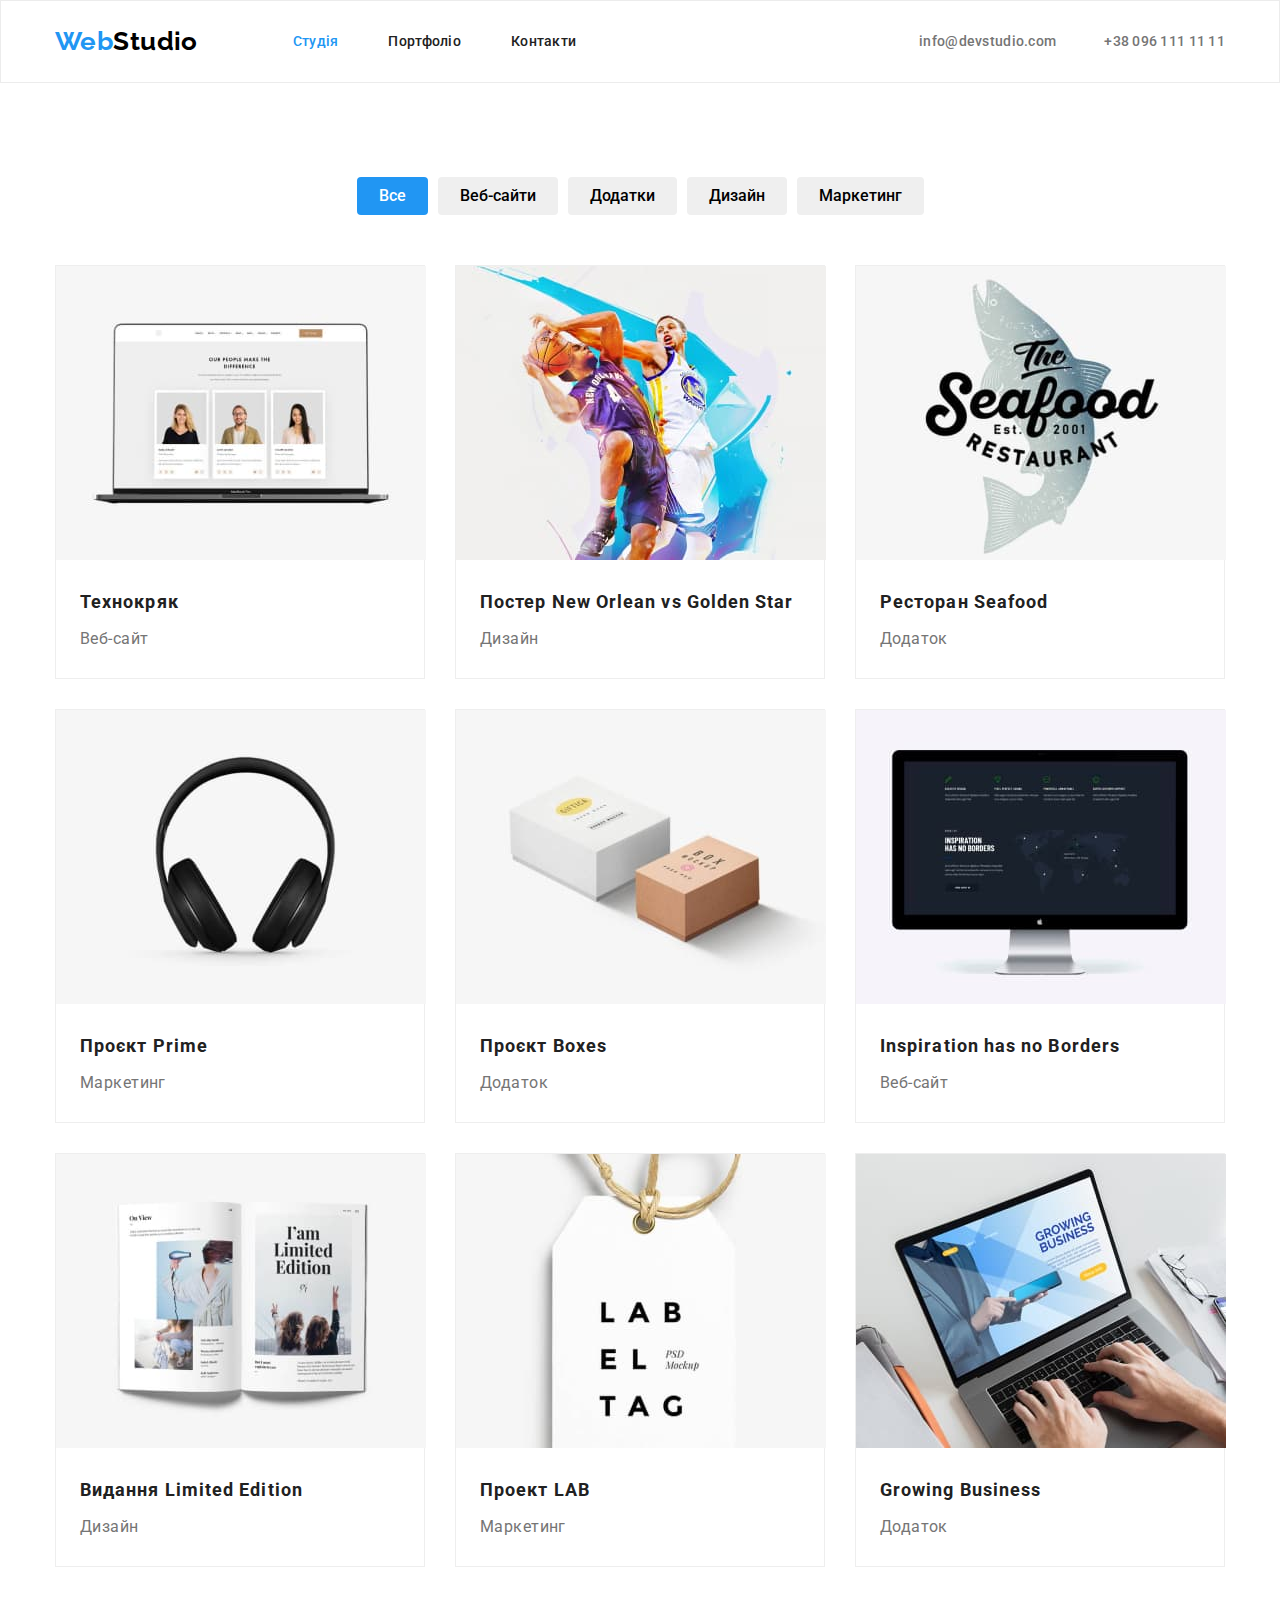
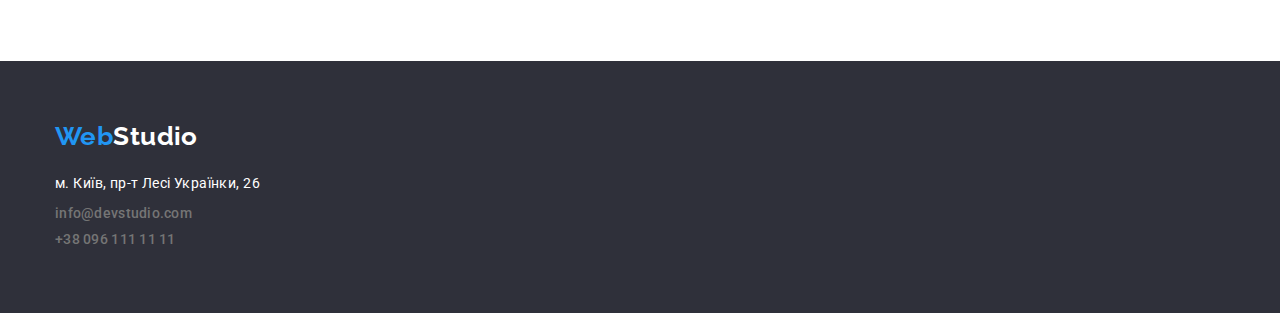
==== portfolio.html @ c10797d1 "додаток соцмережі" ====
<!DOCTYPE html>
<html lang="ua">
<head>
    <meta charset="UTF-8">
    <meta http-equiv="X-UA-Compatible" content="IE=edge">
    <meta name="viewport" content="width=device-width, initial-scale=1.0">
    <title>Portfolio</title>
    <link rel="preconnect" href="https://fonts.googleapis.com">
    <link rel="preconnect" href="https://fonts.gstatic.com" crossorigin>
    <link href="https://fonts.googleapis.com/css2?family=Raleway:wght@700&family=Roboto:wght@400;500;700;900&display=swap" 
    rel="stylesheet">
    <link rel="stylesheet" href="https://cdn.jsdelivr.net/npm/modern-normalize@1.1.0/modern-normalize.min.css">
    <link rel="stylesheet" href="./css/styles.css">
</head>
<body>
   
    <!--Шапка сторінки-->
    <header class="page-header">
        <div class="header-container container page-header-container">
            <nav class="navigation">
                <a class="logo link " href="./index.html"><span class="accent">Web</span>Studio</a>
                <ul class="menu">
                    <li class="menu-item"><a class="menu-link link current" href="./index.html">Студія</a></li>
                    <li class="menu-item"><a class="menu-link link" href="./portfolio.html">Портфоліо</a></li>
                    <li class="menu-item"><a class="menu-link link" href="">Контакти</a></li>
                </ul>
            </nav>
            <ul class="menu-contact">
                <li>
                    <a class="contact-mail link" href="mailto:info@devstudio.com">info@devstudio.com</a>
                </li>
                <li>
                    <a class="contact-phone-number link" href="tel:+380961111111">+38 096 111 11 11</a>
                </li>
            </ul>
               
        </div>
        
    </header>
    
    <main>
        <section class="section-main-container section">
            <div class="container">
                <h1 class="visually-hidden"hidden>Приклади</h1>
                <ul class="btn-button">
                    <li class="btn-active"><button class="btn active" type="button">Все</button></li>
                    <li class="btn-active"><button class="btn" type="button">Веб-сайти</button></li>
                    <li class="btn-active"><button class="btn" type="button">Додатки</button></li>
                    <li class="btn-active"><button class="btn" type="button">Дизайн</button></li>
                    <li class="btn-active"><button class="btn" type="button">Маркетинг</button></li>
                </ul>
                <ul class="project-list">
                    <li class="text-container">
                        <img class="picture" src="./images/img1.jpg" alt="Тегнокряк" width="370" height="294">
                        <div class="text-project-title">
                            <h2 class="project-title">Технокряк</h3>
                            <p class="tagline">Веб-сайт</p>
                        </div>
                        
                    </li>
                    <li class="text-container">
                        <img class="picture" src="./images/img2.jpg" alt="Постер New Orlean vs Golden Star" width="370" height="294">
                        <div class="text-project-title">
                            <h2 class="project-title">Постер New Orlean vs Golden Star</h3>
                            <p class="tagline">Дизайн</p>
                        </div>
                        
                    </li>
                    <li class="text-container">
                        <img class="picture" src="./images/img3.jpg" alt="Ресторан Seafood" width="370" height="294">
                        <div class="text-project-title">
                            <h2 class="project-title">Ресторан Seafood</h3>
                            <p class="tagline">Додаток</p>
                        </div>
                        
                    </li>
                    <li class="text-container">
                        <img class="picture" src="./images/img4.jpg" alt="Проєкт Prime" width="370" height="294">
                        <div class="text-project-title">
                            <h2 class="project-title">Проєкт Prime</h3>
                            <p class="tagline">Маркетинг</p>
                        </div>
                        
                    </li>
                    <li class="text-container">
                        <img class="picture" src="./images/img5.jpg" alt="Проєкт Boxes" width="370" height="294">
                        <div class="text-project-title">
                            <h2 class="project-title">Проєкт Boxes</h3>
                            <p class="tagline">Додаток</p>
                        </div>
                        
                    </li>
                    <li class="text-container">
                        <img class="picture" src="./images/img6.jpg" alt="Inspiration has no Borders" width="370" height="294">
                        <div class="text-project-title">
                            <h2 class="project-title">Inspiration has no Borders</h3>
                            <p class="tagline">Веб-сайт</p>
                        </div>
                       
                    </li>
                    
                    <li class="text-container">
                        <img class="picture" src="./images/img7.jpg" alt="Видання Limited Edition" width="370" height="294">
                        <div class="text-project-title">
                            <h2 class="project-title">Видання Limited Edition</h3>
                            <p class="tagline">Дизайн</p> 
                        </div>
                        
                    </li>
                    <li class="text-container">
                        <img class="picture" src="./images/img8.jpg" alt="Проект LAB" width="370" height="294">
                        <div class="text-project-title">
                            <h2 class="project-title">Проект LAB</h3>
                            <p class="tagline">Маркетинг</p>
                        </div>
                        
                    </li>
                    <li class="text-container">
                        <img class="picture" src="./images/img9.jpg" alt="Growing Business" width="370" height="294">
                        <div class="text-project-title">
                            <h2 class="project-title">Growing Business</h3>
                            <p class="tagline">Додаток</p>
                        </div>
                        
                    </li class="text-container">
            
                </ul>
                   
            </div>
            
            
         
            
            
            
         
        </section>
            
        
        
    </main>
    <!--Підвал Сторінки-->
    <footer class="footer-page footer-conteiner">
        <div class="container">
            <a class="logo link footer-logo" href="./index.html"><span class="accent">Web</span>Studio</a>
            <address class="address">
                <ul class="contact-link">
                    <li class="maps-contact-phone">
                        <a class="maps link" href="https://goo.gl/maps/CPtrU1FHBa2aNyZL9" target="_blank" rel="noopener noreferrer nofollow">м. Київ, пр-т Лесі Українки, 26</a> 
                    </li>
                    <li class="maps-contact-phone">
                        <a class="contact-mail link" href="mailto:info@devstudio.com">info@devstudio.com</a>
                    </li>
                    <li class="maps-contact-phone">
                        <a class="contact-phone-number link" href="tel:+380961111111">+38 096 111 11 11</a>
                    </li>
                </ul>
            </address>  
        </div>
        
    </footer>
    

    
</body>
</html>
---- css/styles.css ----
:root {
  --primary-font: 'Roboto', sans-serif;
  --secondary-font: 'Raleway', sans-serif;
  --primary-text-color: #FFFFFF;
  --secondary-text-color: #212121;
  --primary-text-color-theme-light: #757575;
  --secondary-text-color-theme-light: #2196F3;
  --accent-color: #2F303A;
  --night-color:  #000;
  --main-color: #F5F5F5;
  --third-color: #F5F4FA;
  --icon-color: #AFB1B8;
}

h1,
h2,
h3,
p {
  margin-top: 0;
  margin-bottom: 0;
}

ul,
ol {
  margin-top: 0;
  margin-bottom: 0;
  padding-left: 0;
}

.container {
  width: 1200px;
  margin-left: auto;
  margin-right: auto;
  padding-right: 15px;
  padding-left: 15px;
}




body {
  font-family: var(--primary-font);
  font-size: 14px;
  letter-spacing: 0.03em;
  color: var(--secondary-text-color);
  background-color: var(--primary-text-color);
}


.section {
  padding-top: 94px;
  padding-bottom: 94px;
}

.picture {
  display: block;
}

.link {
   text-decoration: none;  
}
ul {
    list-style: none;
}

.logo {
  margin-right: 95px;
  font-family: var(--secondary-font);
  font-weight: 700;
  font-size: 26px;
  line-height: 1.19;
  color: var(--night-color);
}

.header-container {
  background-color: var(--primary-text-color);
 }

 .page-header {
  padding: 25px 0;
  border: 1px solid #ECECEC;
 }

.page-header-container {
  display: flex;
  align-items: center;
  justify-content: space-between; 
}




.navigation {
  display: flex;
  align-items: center;
}

.menu {
  display: flex;
  align-items: center;
}

.menu-contact {
  display: flex;
  align-items: center;
  }



.accent {
  color: var(--secondary-text-color-theme-light);
}



.menu-item:not(:last-child) {
  margin-right: 50px;
}

.menu-link {
font-family:  var(--primary-font);
font-weight: 500;
line-height: 1.14;
letter-spacing: 0.02em;
color: var(--secondary-text-color);
}

.menu-link:hover,
.menu-link:focus {
  color: var(--secondary-text-color-theme-light);
}

.current {
  color: var(--secondary-text-color-theme-light);
}

.button.active {
background-color: var(--secondary-text-color-theme-light);
color: var(--primary-text-color);
}

.contact-mail,
.contact-phone-number {
font-family: var(--primary-font);
font-weight: 500;
line-height: 1.14;
letter-spacing: 0.02em;
color: var(--primary-text-color-theme-light);
}



.contact-mail:hover,
.contact-mail:focus,
.contact-phone-number:hover,
.contact-phone-number:focus {
color: var(--secondary-text-color-theme-light);
}

.contact-mail {
  margin-left: auto;
  margin-right: 48px;
}




.hero {
  max-width: 1600px;
  height: 600px;
  margin-left: auto;
  margin-right: auto;
  background-color: #C4C4C4;
  /* background-image: linear-gradient(
    rgba(47, 48, 58, 0.4)
    ),
  url('../images/header.jpg'); */
  background-image: url(../images/header.jpg);
  background-repeat: no-repeat;
  background-position: center;
  background-size: cover;
  text-align: center;
  padding-top: 200px;
  padding-bottom: 200px;
}




.hero-title {
width: 696px;
margin-left: auto;
margin-right: auto;
text-align: center;
font-family: var(--primary-font);
font-weight: 900;
font-size: 44px;
line-height:1.36;
letter-spacing: 0.06em;
text-transform: uppercase;
color: var(--primary-text-color);
}

.modal-open-btn:focus,
.modal-open-btn {
cursor: pointer;
font-family: var(--primary-font);
font-weight: 700;
font-size: 16px;
line-height: 1.88;
display: flex;
align-items: center;
text-align: center;
letter-spacing: 0.06em;
color: var(--primary-text-color);
background: var(--secondary-text-color-theme-light);
box-shadow: 0px 4px 4px rgba(0, 0, 0, 0.15);
border-radius: 4px;
margin: auto;
margin-top: 30px;
border: none;
padding: 10px 32px;
}

.modal-open-btn {
  border: none
  width: 216px;
  height: 50px;
}

.about-title-icon {
  width: 70px;
  height: 70px; 
  fill: var(--secondary-text-color);
  margin: 25px 100px;
}

.about-title-icon-fon {
  width: 270px;
  height: 120px;
  margin-bottom: 30px;
}

.about-title-icon-fon {
  background-color: var(--third-color);
}

.visually-hidden {
  position: absolute;
  width: 1px;
  height: 1px;
  margin: -1px;
  border: 0;
  padding: 0;
  
  white-space: nowrap;
  clip-path: inset(100%);
  clip: rect(0 0 0 0);
  overflow: hidden;
}

.about-work {
  display: flex;
}

.about-work-title:not(:last-child) {
  margin-right: 30px;
}

.about-work-title {
  width: 270px;
}



.about-title {
margin-bottom: 15px;
line-height: 1.14;
text-transform: uppercase;
font-size: 14px;
}

.about-text {
line-height: 1.71;
color: var(--primary-text-color-theme-light);
}

.title-conteiner {
 padding-top: 0px;
}

.about-section-title {
  display: flex;
  align-items: center;
}



.team-title {
  display: flex;
  align-items: center;
}



.image-picture:not(:last-child) {
  margin-right: 30px;
} 

.team-section-title:not(:last-child) {
  margin-right: 30px;
} 

.team-section-title {
  background-color: var(--primary-text-color);
  width: 270px;
  height: 428px;
  box-shadow: 0px 1px 3px rgba(0, 0, 0, 0.12), 0px 1px 1px rgba(0, 0, 0, 0.14), 0px 2px 1px rgba(0, 0, 0, 0.2);
  border-radius: 0px 0px 4px 4px;
}






.section-title {
margin-bottom: 50px;
font-size: 36px;
line-height: 1.17;
text-align: center;
}

.team {
  background-color: var(--third-color);
}


.social-list-icon {
  width: 20px;
  height: 20px;
  fill: var(--icon-color);
}

.social-list {
  display: flex;
  justify-content: center;
  column-gap: 10px;
}

.social-list-link {
  display: flex;
  align-items: center;
  justify-content: center;
  width: 44px;
  height: 44px;
  border-radius: 50%;
  background-color: var(--primary-text-color);
}

.social-list-link:hover,
.social-list-link:focus {
  background-color: var(--secondary-text-color-theme-light);
}

.social-list-link:hover .social-list-icon,
.social-list-link:focus .social-list-icon {
  fill: var(--primary-text-color);
}


.team-name {
padding-top: 30px;
margin-bottom: 15px;
font-weight: 500;
font-size: 16px;
line-height: 1.19;
text-align: center;
}

.team-position {
/* padding-bottom: 30px; */
font-size: 16px;
line-height: 1.19;
text-align: center;
color: var(--primary-text-color-theme-light);
margin-bottom: 16px;
}




.footer-page {
  background-color: var(--accent-color);
  padding-top: 60px;
  padding-bottom: 60px;
}

.address {
  font-style: normal;
}




.footer-logo {
  color: var(--primary-text-color);
  margin-bottom: 20px;
  margin-right: 0;
  display: block;
}



.footer-conteiner {
  background-color: var(--accent-color);
  height: 252px;
  padding-bottom: 60px;
}



.maps {
font-weight: 400;
line-height: 1.71;
color: var(--primary-text-color);
}

.maps-contact-phone:not(:last-child) {
  margin-bottom: 9px;
}




.btn {
cursor: pointer;
font-family: var(--primary-font);
font-weight: 500;
font-size: 16px;
line-height: 1.6;
text-align: center;
border: none;
padding: 6px 22px;
border-radius: 4px;
}

.btn:focus,
.btn:hover {
  color: var(--primary-text-color);
  background-color: var(--secondary-text-color-theme-light);
}

.btn-button {
  display: flex;
  justify-content: center;
  margin-bottom: 50px;
}

  
.text-container {
  background-color: var(--primary-text-color);
  border: 1px solid #EEEEEE;
  width: calc((100% - 60px) / 3);
}

.text-project-title {
 padding: 24px;
}




.section-main-container {
  padding-left: auto;
  padding-right: auto;
}

.btn-active:not(:last-child) {
  margin-right: 10px;
}

.project-list {
  display: flex;
  flex-wrap: wrap;
  gap: 30px;
}

.text-container:hover {
  cursor: pointer;
  box-shadow: 0px 4px 4px rgba(0, 0, 0, 0.25);
}





.active {
  background-color: var(--secondary-text-color-theme-light);
  color: var(--primary-text-color);
}

.project-title {
font-size: 18px;
line-height: 2;
letter-spacing: 0.06em;
margin-bottom: 4px;
}

/* .text-container {
  margin: 15px;
} */

.tagline {
font-size: 16px;
line-height: 1.88;
color: var(--primary-text-color-theme-light);
}
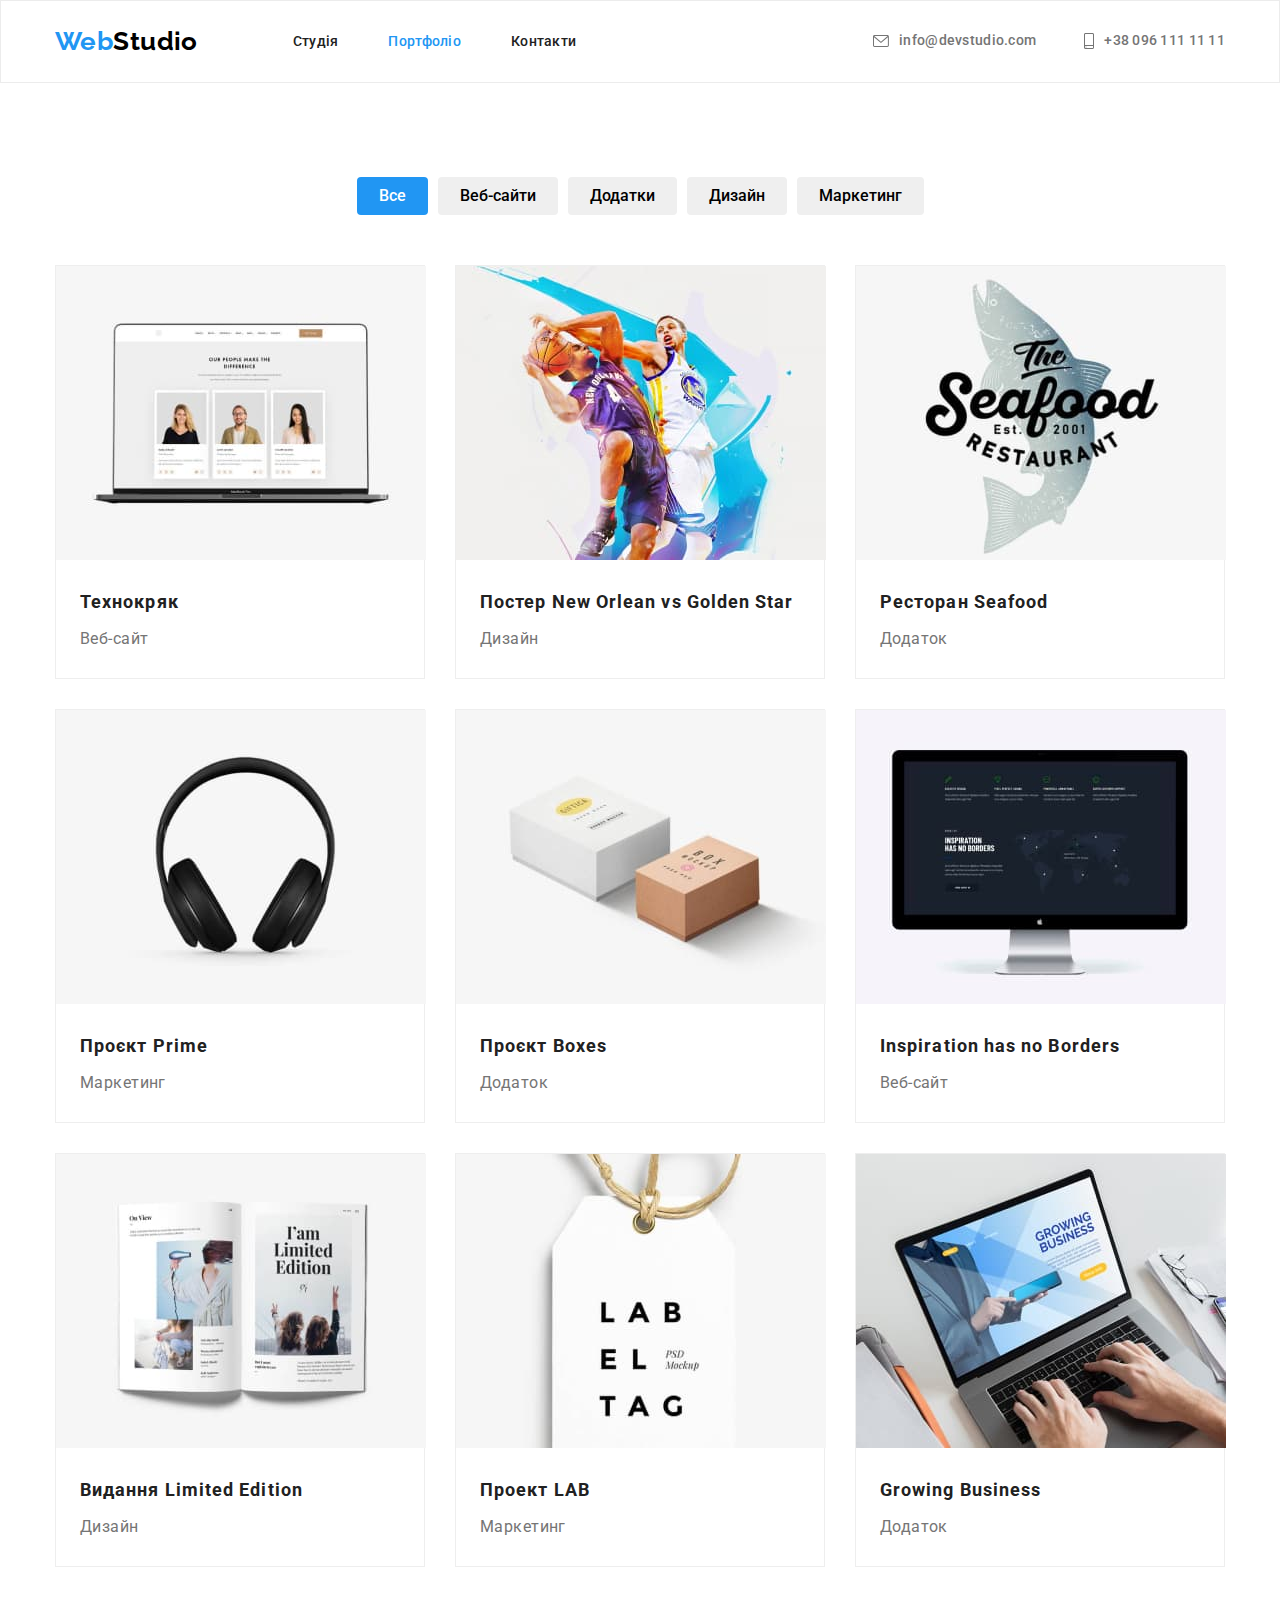
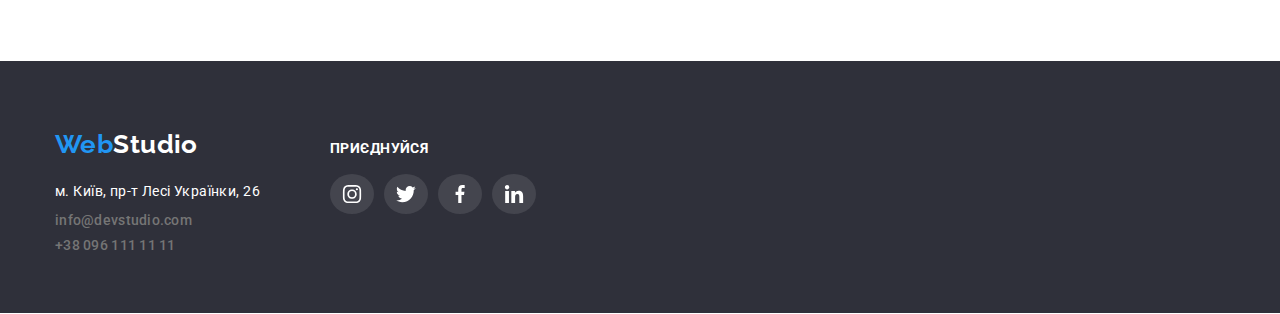
==== commit c929b167: "Додаток: Постійні клієнти" ====
--- a/portfolio.html
+++ b/portfolio.html
@@ -18,19 +18,34 @@
     <header class="page-header">
         <div class="header-container container page-header-container">
             <nav class="navigation">
-                <a class="logo link " href="./index.html"><span class="accent">Web</span>Studio</a>
+                <a class="logo link" href="./index.html"><span class="accent">Web</span>Studio</a>
                 <ul class="menu">
-                    <li class="menu-item"><a class="menu-link link current" href="./index.html">Студія</a></li>
-                    <li class="menu-item"><a class="menu-link link" href="./portfolio.html">Портфоліо</a></li>
+                    <li class="menu-item"><a class="menu-link link" href="./index.html">Студія</a></li>
+                    <li class="menu-item"><a class="menu-link link current" href="./portfolio.html">Портфоліо</a></li>
                     <li class="menu-item"><a class="menu-link link" href="">Контакти</a></li>
                 </ul>
             </nav>
             <ul class="menu-contact">
-                <li>
-                    <a class="contact-mail link" href="mailto:info@devstudio.com">info@devstudio.com</a>
+                <li class="contact-maill-menu"> 
+                    
+                    <a class="contact-maill link" href="mailto:info@devstudio.com">
+                    <svg class="envelope-maill">
+                        <use href="./images/icons.svg#icon-envelope"></use>
+                    </svg>
+                    info@devstudio.com</a>
                 </li>
-                <li>
-                    <a class="contact-phone-number link" href="tel:+380961111111">+38 096 111 11 11</a>
+                    
+                
+               
+                <li class="contact-maill-menu"> 
+                    
+                    <a class="contact-phone-number link" href="tel:+380961111111">
+                        <svg class="envelope-phone">
+                        <use href="./images/icons.svg#icon-smartphone">
+
+                        </use>
+                    </svg>
+                    +38 096 111 11 11</a>
                 </li>
             </ul>
                
@@ -140,23 +155,63 @@
         
     </main>
     <!--Підвал Сторінки-->
-    <footer class="footer-page footer-conteiner">
-        <div class="container">
-            <a class="logo link footer-logo" href="./index.html"><span class="accent">Web</span>Studio</a>
-            <address class="address">
-                <ul class="contact-link">
-                    <li class="maps-contact-phone">
-                        <a class="maps link" href="https://goo.gl/maps/CPtrU1FHBa2aNyZL9" target="_blank" rel="noopener noreferrer nofollow">м. Київ, пр-т Лесі Українки, 26</a> 
-                    </li>
-                    <li class="maps-contact-phone">
-                        <a class="contact-mail link" href="mailto:info@devstudio.com">info@devstudio.com</a>
-                    </li>
-                    <li class="maps-contact-phone">
-                        <a class="contact-phone-number link" href="tel:+380961111111">+38 096 111 11 11</a>
-                    </li>
-                </ul>
-            </address>  
+    <!--Підвал Сторінки-->
+    <footer class="footer-conteiner footer-page">
+        <div class="container footer-box ">
+            <div class="footer-page-box">
+                <a class="logo link footer-logo" href="./index.html"><span class="accent">Web</span>Studio</a>
+                <address class="address">
+                    <ul class="contact-link">
+                        <li class="maps-contact-phone">
+                            <a class="maps link" href="https://goo.gl/maps/CPtrU1FHBa2aNyZL9" target="_blank" rel="noopener noreferrer nofollow">м. Київ, пр-т Лесі Українки, 26</a> 
+                        </li>
+                        <li class="maps-contact-phone">
+                            <a class="contact-maill link" href="mailto:info@devstudio.com">info@devstudio.com</a>
+                        </li>
+                        <li class="maps-contact-phone">
+                            <a class="contact-phone-number link" href="tel:+380961111111">+38 096 111 11 11</a>
+                        </li>
+                    </ul>
+                </address>  
+            </div>
+            <div class="footer-sociale-page-box">
+                <div class="footer-sociale-list">
+                    <p class="footer-sociale">Приєднуйся</p>
+                    <ul class="social-list-footer">
+                        <li>
+                            <a href="" class="social-list-link-footer">
+                                <svg aria-label="іконка інстаграм" class="social-list-icon-footer">
+                                  <use href="./images/icons.svg#icon-instagram"></use>
+                                </svg>
+                            </a> 
+                        </li>
+                        <li>
+                            <a href="" class="social-list-link-footer">
+                                <svg aria-label="іконка твіттер" class="social-list-icon-footer">
+                                  <use href="./images/icons.svg#icon-twitter"></use>
+                                </svg>
+                            </a>
+                        </li>
+                        <li>
+                            <a href="" class="social-list-link-footer">
+                                <svg aria-label="іконка феусбук" class="social-list-icon-footer">
+                                  <use href="./images/icons.svg#icon-facebook"></use>
+                                </svg>
+                            </a>
+                        </li>
+                        <li>
+                            <a href="" class="social-list-link-footer">
+                                <svg aria-label="іконка лінкедин" class="social-list-icon-footer">
+                                  <use href="./images/icons.svg#icon-linkedin"></use>
+                                </svg>
+                            </a>
+                        </li>
+        
+                    </ul>
+                </div>
+            </div>
         </div>
+        
         
     </footer>
     
--- a/css/styles.css
+++ b/css/styles.css
@@ -76,7 +76,7 @@
   background-color: var(--primary-text-color);
  }
 
- .page-header {
+.page-header {
   padding: 25px 0;
   border: 1px solid #ECECEC;
  }
@@ -87,13 +87,34 @@
   justify-content: space-between; 
 }
 
-
+.envelope-maill {
+  width: 16px;
+  height: 12px;
+  margin-right: 10px;
+}
+
+
+
+
+
+.envelope-phone {
+  width: 10px;
+  height: 16px;
+  margin-right: 10px;
+}
+
+.contact-maill-menu {
+  display: flex; 
+  justify-content: center; 
+  align-items: center; 
+}
 
 
 .navigation {
   display: flex;
   align-items: center;
 }
+
 
 .menu {
   display: flex;
@@ -139,25 +160,29 @@
 color: var(--primary-text-color);
 }
 
-.contact-mail,
+.contact-maill,
 .contact-phone-number {
 font-family: var(--primary-font);
 font-weight: 500;
 line-height: 1.14;
 letter-spacing: 0.02em;
 color: var(--primary-text-color-theme-light);
-}
-
-
-
-.contact-mail:hover,
-.contact-mail:focus,
+fill: currentColor;
+display: flex;
+align-items: center;
+}
+
+
+
+.contact-maill:hover,
+.contact-maill:focus,
 .contact-phone-number:hover,
 .contact-phone-number:focus {
 color: var(--secondary-text-color-theme-light);
-}
-
-.contact-mail {
+fill: var(--secondary-text-color-theme-light);
+}
+
+.contact-maill {
   margin-left: auto;
   margin-right: 48px;
 }
@@ -339,7 +364,7 @@
 .social-list-icon {
   width: 20px;
   height: 20px;
-  fill: var(--icon-color);
+  fill: var(--primary-text-color-theme-light)
 }
 
 .social-list {
@@ -387,13 +412,55 @@
 margin-bottom: 16px;
 }
 
-
+.clients-box {
+  display: flex;
+  align-items: center;
+}
+
+.clients {
+  width: 170px;
+  height: 92px;
+  border: 1px solid #AFB1B8;
+  border-radius: 4px;
+}
+
+
+.clients:not(:last-child) {
+  margin-right: 30px;
+}
+
+.clients-icon {
+  fill: var(--icon-color);
+  display: flex;
+  align-items: center;
+  justify-content: center;
+}
+
+
+
+
+.footer-box {
+  display: flex;
+  align-items: baseline;
+}
 
 
 .footer-page {
   background-color: var(--accent-color);
+}
+
+.footer-page-box {
   padding-top: 60px;
   padding-bottom: 60px;
+} 
+
+.footer-sociale-page-box {
+  border: ;
+}
+
+.footer-sociale-list {
+  padding-top: 79px;
+  padding-bottom: 100px;
 }
 
 .address {
@@ -430,8 +497,58 @@
   margin-bottom: 9px;
 }
 
-
-
+.footer-sociale-list {
+  margin-left: 70px;
+}
+
+
+
+.footer-sociale {
+  color: var(--primary-text-color); 
+  font-family: 'Roboto';
+  font-style: normal;
+  font-weight: 700;
+  font-size: 14px;
+  line-height: 16px;
+  letter-spacing: 0.03em;
+  margin-bottom: 18.25px;
+  text-transform: uppercase;
+  display: block;
+}
+
+
+
+.social-list-icon-footer {
+  width: 20px;
+  height: 18.25px;
+  fill: var(--primary-text-color);
+}
+
+.social-list-footer {
+  display: flex;
+  justify-content: center;
+  column-gap: 10px;
+}
+
+.social-list-link-footer {
+  display: flex;
+  align-items: center;
+  justify-content: center;
+  width: 44px;
+  height: 40px;
+  border-radius: 50%;
+  background-color: rgba(255, 255, 255, 0.1);
+}
+
+.social-list-link-footer:hover,
+.social-list-link-footer:focus {
+  background-color: var(--secondary-text-color-theme-light);
+}
+
+.social-list-link-footer:hover .social-list-icon-footer,
+.social-list-link-footer:focus .social-list-icon-footer {
+  fill: var(--primary-text-color);
+}
 
 .btn {
 cursor: pointer;
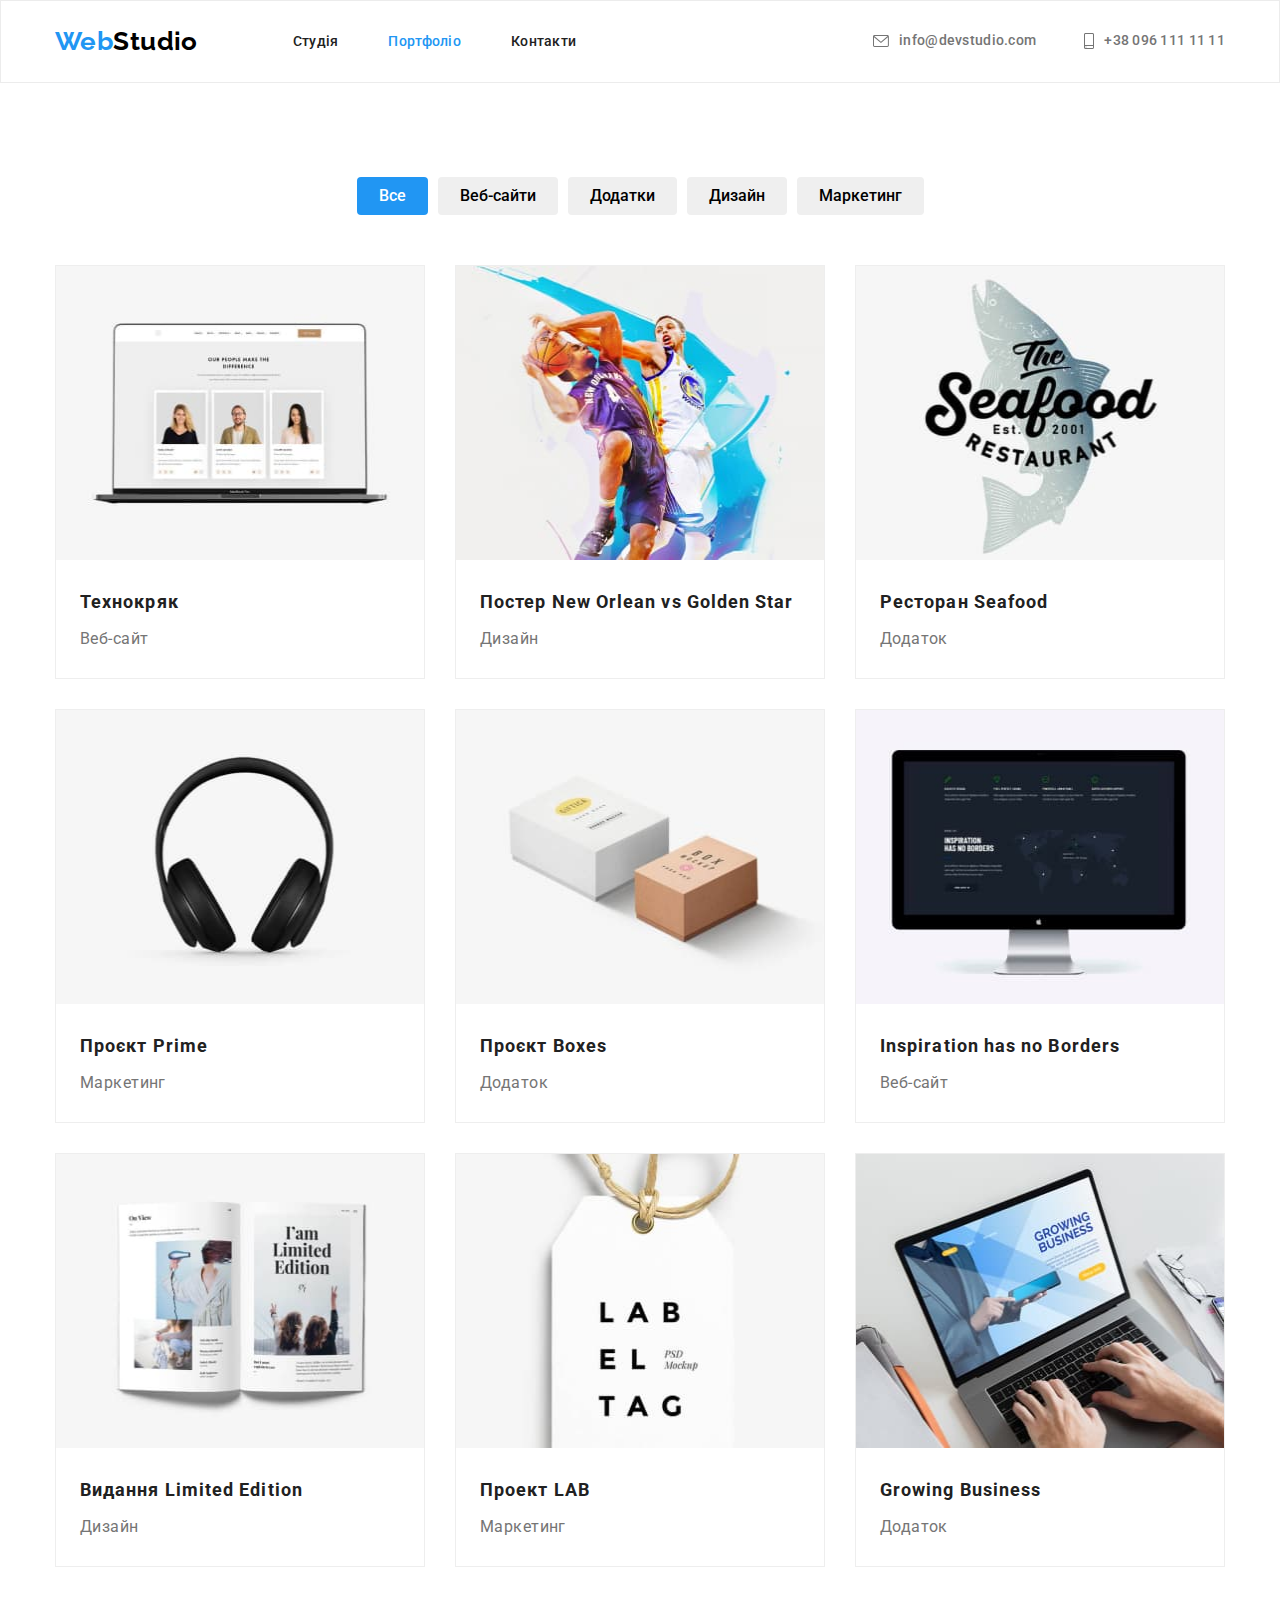
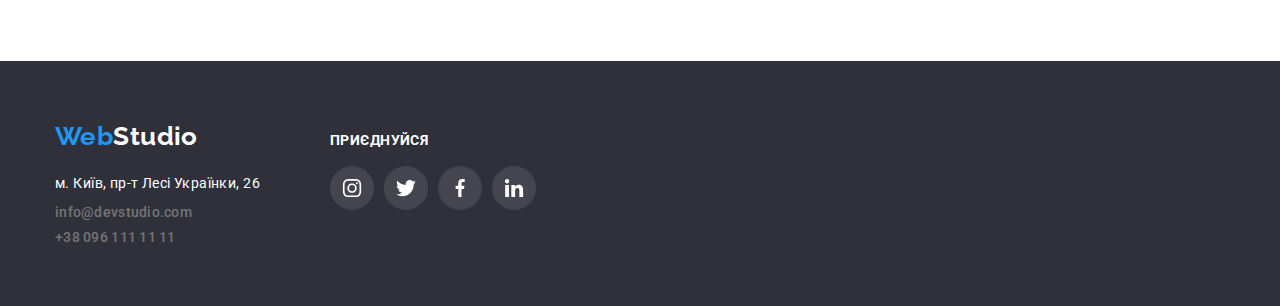
==== commit ae5ed099: "Підвал сторінки" ====
--- a/portfolio.html
+++ b/portfolio.html
@@ -66,78 +66,105 @@
                 </ul>
                 <ul class="project-list">
                     <li class="text-container">
-                        <img class="picture" src="./images/img1.jpg" alt="Тегнокряк" width="370" height="294">
-                        <div class="text-project-title">
-                            <h2 class="project-title">Технокряк</h3>
-                            <p class="tagline">Веб-сайт</p>
-                        </div>
-                        
-                    </li>
-                    <li class="text-container">
-                        <img class="picture" src="./images/img2.jpg" alt="Постер New Orlean vs Golden Star" width="370" height="294">
-                        <div class="text-project-title">
-                            <h2 class="project-title">Постер New Orlean vs Golden Star</h3>
-                            <p class="tagline">Дизайн</p>
-                        </div>
-                        
-                    </li>
-                    <li class="text-container">
-                        <img class="picture" src="./images/img3.jpg" alt="Ресторан Seafood" width="370" height="294">
-                        <div class="text-project-title">
-                            <h2 class="project-title">Ресторан Seafood</h3>
-                            <p class="tagline">Додаток</p>
-                        </div>
-                        
-                    </li>
-                    <li class="text-container">
-                        <img class="picture" src="./images/img4.jpg" alt="Проєкт Prime" width="370" height="294">
-                        <div class="text-project-title">
-                            <h2 class="project-title">Проєкт Prime</h3>
-                            <p class="tagline">Маркетинг</p>
-                        </div>
-                        
-                    </li>
-                    <li class="text-container">
-                        <img class="picture" src="./images/img5.jpg" alt="Проєкт Boxes" width="370" height="294">
-                        <div class="text-project-title">
-                            <h2 class="project-title">Проєкт Boxes</h3>
-                            <p class="tagline">Додаток</p>
-                        </div>
-                        
-                    </li>
-                    <li class="text-container">
-                        <img class="picture" src="./images/img6.jpg" alt="Inspiration has no Borders" width="370" height="294">
-                        <div class="text-project-title">
-                            <h2 class="project-title">Inspiration has no Borders</h3>
-                            <p class="tagline">Веб-сайт</p>
-                        </div>
+                        <a class="text-container-title" href="">
+                            <img class="picture" src="./images/img1.jpg" alt="Тегнокряк" width="370" height="294">
+                            <div class="text-project-title">
+                                <h2 class="project-title">Технокряк</h3>
+                                <p class="tagline">Веб-сайт</p>
+                            </div>   
+                        </a>
+                        
+                        
+                    </li>
+                    <li class="text-container">
+                        <a class="text-container-title" href="">
+                            <img class="picture" src="./images/img2.jpg" alt="Постер New Orlean vs Golden Star" width="370" height="294">
+                            <div class="text-project-title">
+                                <h2 class="project-title">Постер New Orlean vs Golden Star</h3>
+                                <p class="tagline">Дизайн</p>
+                            </div>
+                        </a>
+                        
+                        
+                    </li>
+                    <li class="text-container">
+                        <a class="text-container-title" href="">
+                            <img class="picture" src="./images/img3.jpg" alt="Ресторан Seafood" width="370" height="294">
+                            <div class="text-project-title">
+                                <h2 class="project-title">Ресторан Seafood</h3>
+                                <p class="tagline">Додаток</p>
+                            </div>   
+                        </a>
+                        
+                        
+                    </li>
+                    <li class="text-container">
+                        <a class="text-container-title" href="">
+                            <img class="picture" src="./images/img4.jpg" alt="Проєкт Prime" width="370" height="294">
+                            <div class="text-project-title">
+                                <h2 class="project-title">Проєкт Prime</h3>
+                                <p class="tagline">Маркетинг</p>
+                            </div> 
+                        </a>
+                        
+                        
+                    </li>
+                    <li class="text-container">
+                        <a class="text-container-title" href="">
+                            <img class="picture" src="./images/img5.jpg" alt="Проєкт Boxes" width="370" height="294">
+                            <div class="text-project-title">
+                                <h2 class="project-title">Проєкт Boxes</h3>
+                                <p class="tagline">Додаток</p>
+                            </div>   
+                        </a>
+                        
+                        
+                    </li>
+                    <li class="text-container">
+                        <a class="text-container-title" href="">
+                            <img class="picture" src="./images/img6.jpg" alt="Inspiration has no Borders" width="370" height="294">
+                            <div class="text-project-title">
+                                <h2 class="project-title">Inspiration has no Borders</h3>
+                                <p class="tagline">Веб-сайт</p>
+                             </div>
+                        </a>
+                        
                        
                     </li>
                     
                     <li class="text-container">
-                        <img class="picture" src="./images/img7.jpg" alt="Видання Limited Edition" width="370" height="294">
-                        <div class="text-project-title">
-                            <h2 class="project-title">Видання Limited Edition</h3>
-                            <p class="tagline">Дизайн</p> 
-                        </div>
-                        
-                    </li>
-                    <li class="text-container">
-                        <img class="picture" src="./images/img8.jpg" alt="Проект LAB" width="370" height="294">
-                        <div class="text-project-title">
-                            <h2 class="project-title">Проект LAB</h3>
-                            <p class="tagline">Маркетинг</p>
-                        </div>
-                        
-                    </li>
-                    <li class="text-container">
-                        <img class="picture" src="./images/img9.jpg" alt="Growing Business" width="370" height="294">
-                        <div class="text-project-title">
-                            <h2 class="project-title">Growing Business</h3>
-                            <p class="tagline">Додаток</p>
-                        </div>
-                        
-                    </li class="text-container">
+                        <a class="text-container-title" href="">
+                            <img class="picture" src="./images/img7.jpg" alt="Видання Limited Edition" width="370" height="294">
+                            <div class="text-project-title">
+                                <h2 class="project-title">Видання Limited Edition</h3>
+                                <p class="tagline">Дизайн</p> 
+                            </div>
+                        </a>
+                        
+                        
+                    </li>
+                    <li class="text-container">
+                        <a class="text-container-title" href="">
+                            <img class="picture" src="./images/img8.jpg" alt="Проект LAB" width="370" height="294">
+                            <div class="text-project-title">
+                                <h2 class="project-title">Проект LAB</h3>
+                                <p class="tagline">Маркетинг</p>
+                            </div>
+                        </a>
+                        
+                        
+                    </li>
+                    <li class="text-container">
+                        <a class="text-container-title" href="">
+                            <img class="picture" src="./images/img9.jpg" alt="Growing Business" width="370" height="294">
+                            <div class="text-project-title">
+                                <h2 class="project-title">Growing Business</h3>
+                                <p class="tagline">Додаток</p>
+                            </div>
+                        </a>
+                        
+                        
+                    </li>
             
                 </ul>
                    
@@ -154,7 +181,6 @@
         
         
     </main>
-    <!--Підвал Сторінки-->
     <!--Підвал Сторінки-->
     <footer class="footer-conteiner footer-page">
         <div class="container footer-box ">
--- a/css/styles.css
+++ b/css/styles.css
@@ -57,10 +57,10 @@
 }
 
 .link {
-   text-decoration: none;  
+  text-decoration: none;  
 }
 ul {
-    list-style: none;
+  list-style: none;
 }
 
 .logo {
@@ -195,12 +195,12 @@
   height: 600px;
   margin-left: auto;
   margin-right: auto;
-  background-color: #C4C4C4;
-  /* background-image: linear-gradient(
-    rgba(47, 48, 58, 0.4)
-    ),
-  url('../images/header.jpg'); */
-  background-image: url(../images/header.jpg);
+  background-color: #C4C4C4; 
+  background-image: linear-gradient(
+    to right,
+    rgba(47, 48, 58, 0.4),
+    rgba(47, 48, 58, 0.4)),
+    url('../images/hero.jpg');
   background-repeat: no-repeat;
   background-position: center;
   background-size: cover;
@@ -257,18 +257,19 @@
   width: 70px;
   height: 70px; 
   fill: var(--secondary-text-color);
-  margin: 25px 100px;
 }
 
 .about-title-icon-fon {
-  width: 270px;
   height: 120px;
   margin-bottom: 30px;
-}
-
-.about-title-icon-fon {
   background-color: var(--third-color);
-}
+  border-radius: 4px;
+  display: flex; 
+  justify-content: center; 
+  align-items: center; 
+}
+
+
 
 .visually-hidden {
   position: absolute;
@@ -362,9 +363,7 @@
 
 
 .social-list-icon {
-  width: 20px;
-  height: 20px;
-  fill: var(--primary-text-color-theme-light)
+  fill: var(--icon-color)
 }
 
 .social-list {
@@ -417,12 +416,24 @@
   align-items: center;
 }
 
-.clients {
+.clients-icon-box {
   width: 170px;
   height: 92px;
   border: 1px solid #AFB1B8;
-  border-radius: 4px;
-}
+  border-radius: 4px; 
+  display: flex;
+  align-items: center;
+  justify-content: center;
+  fill: var(--icon-color);
+}
+
+
+.clients-icon-box:hover,
+.clients-icon-box:focus {
+  fill: var(--secondary-text-color-theme-light);
+  border-color: var(--secondary-text-color-theme-light);
+}
+
 
 
 .clients:not(:last-child) {
@@ -430,11 +441,11 @@
 }
 
 .clients-icon {
-  fill: var(--icon-color);
   display: flex;
   align-items: center;
   justify-content: center;
 }
+
 
 
 
@@ -449,19 +460,13 @@
   background-color: var(--accent-color);
 }
 
-.footer-page-box {
-  padding-top: 60px;
-  padding-bottom: 60px;
-} 
-
-.footer-sociale-page-box {
-  border: ;
-}
-
+
+
+/* 
 .footer-sociale-list {
   padding-top: 79px;
   padding-bottom: 100px;
-}
+} */
 
 .address {
   font-style: normal;
@@ -481,8 +486,8 @@
 
 .footer-conteiner {
   background-color: var(--accent-color);
-  height: 252px;
   padding-bottom: 60px;
+  padding-top: 60px;
 }
 
 
@@ -497,7 +502,7 @@
   margin-bottom: 9px;
 }
 
-.footer-sociale-list {
+.footer-sociale-page-box {
   margin-left: 70px;
 }
 
@@ -535,7 +540,7 @@
   align-items: center;
   justify-content: center;
   width: 44px;
-  height: 40px;
+  height: 44px;
   border-radius: 50%;
   background-color: rgba(255, 255, 255, 0.1);
 }
@@ -566,6 +571,8 @@
 .btn:hover {
   color: var(--primary-text-color);
   background-color: var(--secondary-text-color-theme-light);
+  box-shadow: 0px 3px 1px rgba(0, 0, 0, 0.1), 0px 1px 2px rgba(0, 0, 0, 0.08), 0px 2px 2px rgba(0, 0, 0, 0.12);
+  border-radius: 4px;
 }
 
 .btn-button {
@@ -585,6 +592,9 @@
  padding: 24px;
 }
 
+.picture {
+  max-width: 100%;
+}
 
 
 
@@ -622,11 +632,14 @@
 line-height: 2;
 letter-spacing: 0.06em;
 margin-bottom: 4px;
-}
-
-/* .text-container {
-  margin: 15px;
-} */
+color: var(--secondary-text-color); 
+}
+
+.text-container-title {
+  text-decoration: none;
+}
+
+
 
 .tagline {
 font-size: 16px;
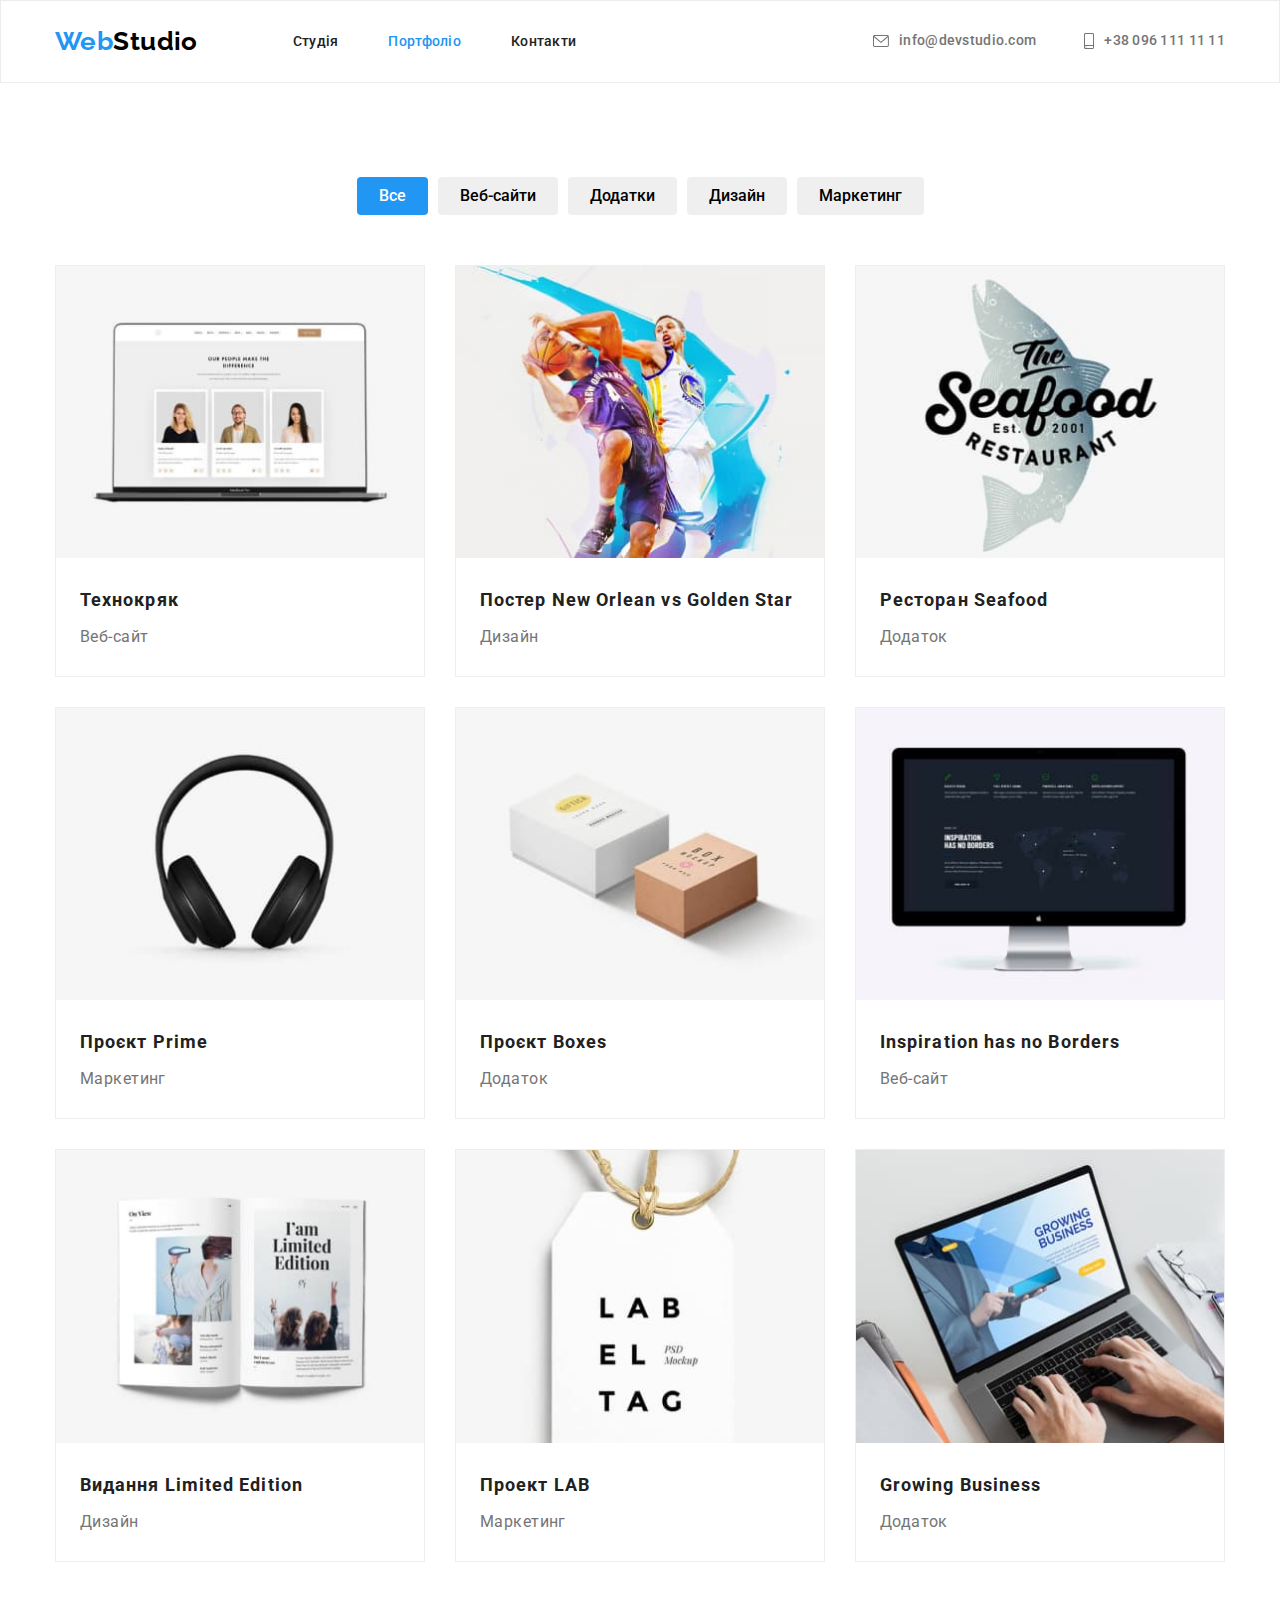
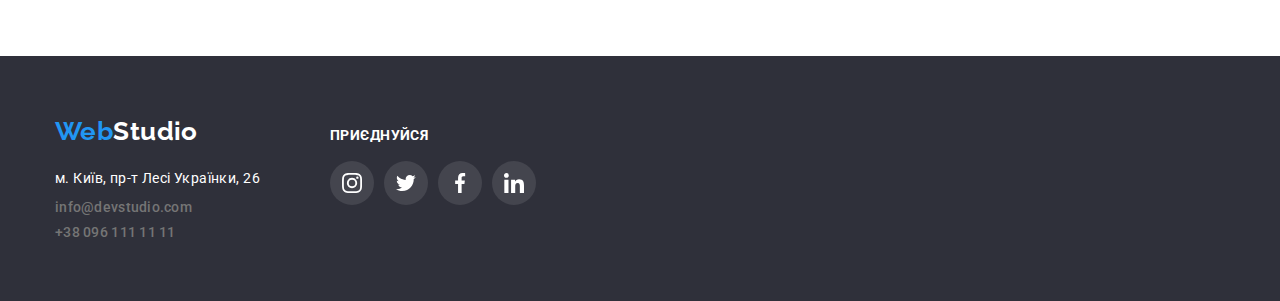
==== commit 055f6b86: "футер" ====
--- a/portfolio.html
+++ b/portfolio.html
@@ -181,6 +181,7 @@
         
         
     </main>
+   
     <!--Підвал Сторінки-->
     <footer class="footer-conteiner footer-page">
         <div class="container footer-box ">
@@ -206,28 +207,28 @@
                     <ul class="social-list-footer">
                         <li>
                             <a href="" class="social-list-link-footer">
-                                <svg aria-label="іконка інстаграм" class="social-list-icon-footer">
+                                <svg aria-label="іконка інстаграм" width='20' height='20' class="social-list-icon-footer">
                                   <use href="./images/icons.svg#icon-instagram"></use>
                                 </svg>
                             </a> 
                         </li>
                         <li>
                             <a href="" class="social-list-link-footer">
-                                <svg aria-label="іконка твіттер" class="social-list-icon-footer">
+                                <svg aria-label="іконка твіттер" width='20' height='20' class="social-list-icon-footer">
                                   <use href="./images/icons.svg#icon-twitter"></use>
                                 </svg>
                             </a>
                         </li>
                         <li>
                             <a href="" class="social-list-link-footer">
-                                <svg aria-label="іконка феусбук" class="social-list-icon-footer">
+                                <svg aria-label="іконка феусбук" width='20' height='20' class="social-list-icon-footer">
                                   <use href="./images/icons.svg#icon-facebook"></use>
                                 </svg>
                             </a>
                         </li>
                         <li>
                             <a href="" class="social-list-link-footer">
-                                <svg aria-label="іконка лінкедин" class="social-list-icon-footer">
+                                <svg aria-label="іконка лінкедин" width='20' height='20' class="social-list-icon-footer">
                                   <use href="./images/icons.svg#icon-linkedin"></use>
                                 </svg>
                             </a>
@@ -240,7 +241,6 @@
         
         
     </footer>
-    
 
     
 </body>
--- a/css/styles.css
+++ b/css/styles.css
@@ -524,8 +524,6 @@
 
 
 .social-list-icon-footer {
-  width: 20px;
-  height: 18.25px;
   fill: var(--primary-text-color);
 }
 
@@ -594,6 +592,7 @@
 
 .picture {
   max-width: 100%;
+  height: auto;
 }
 
 
